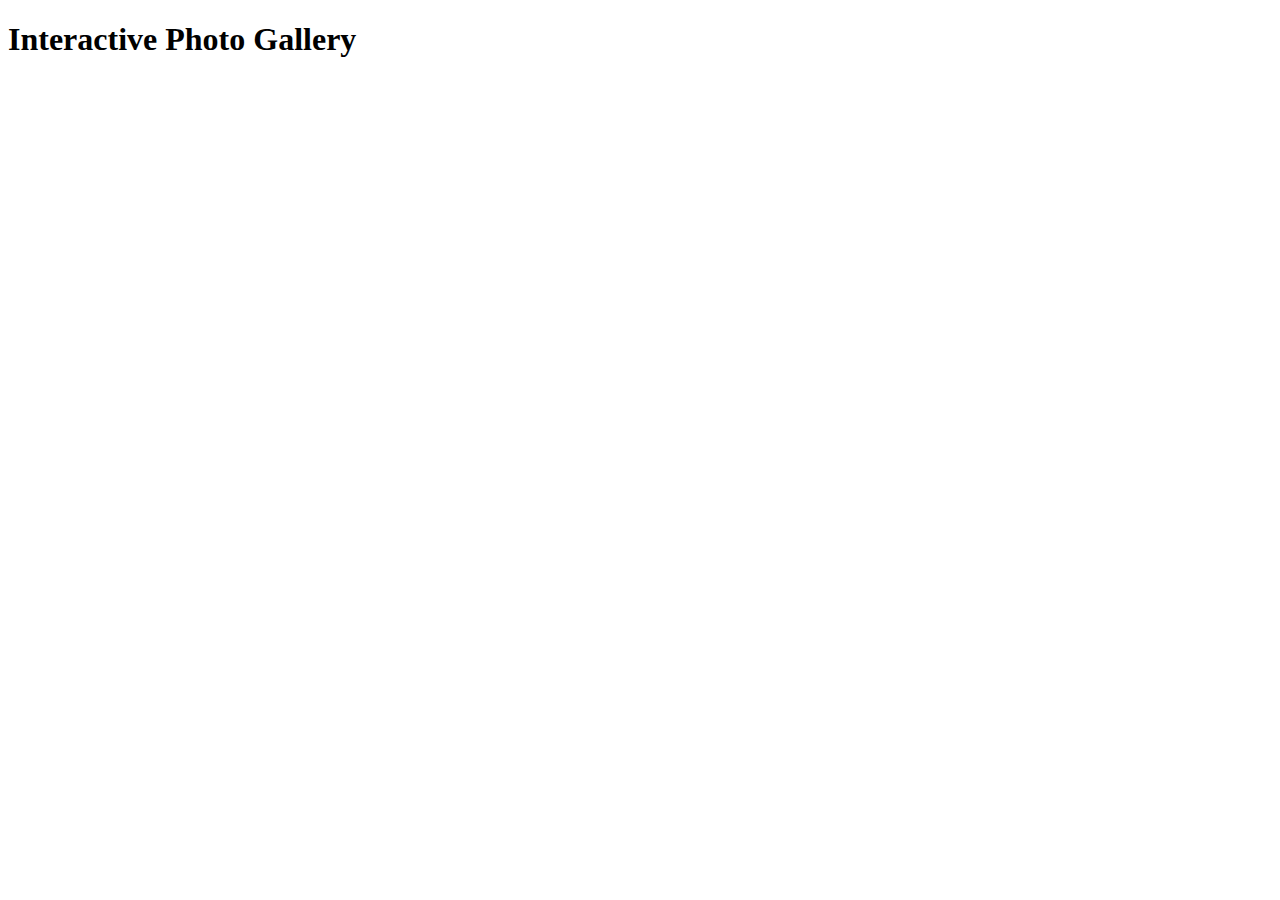
==== index.html @ afb23374 "Initial project setup" ====
<!DOCTYPE html>
<html lang="en">
<head>
    <meta charset="UTF-8">
    <meta name="viewport" content="width=device-width, initial-scale=1.0">
    <title>Interactive Photo Gallery</title>
</head>
<body>
    <h1>Interactive Photo Gallery</h1>
</body>
</html>
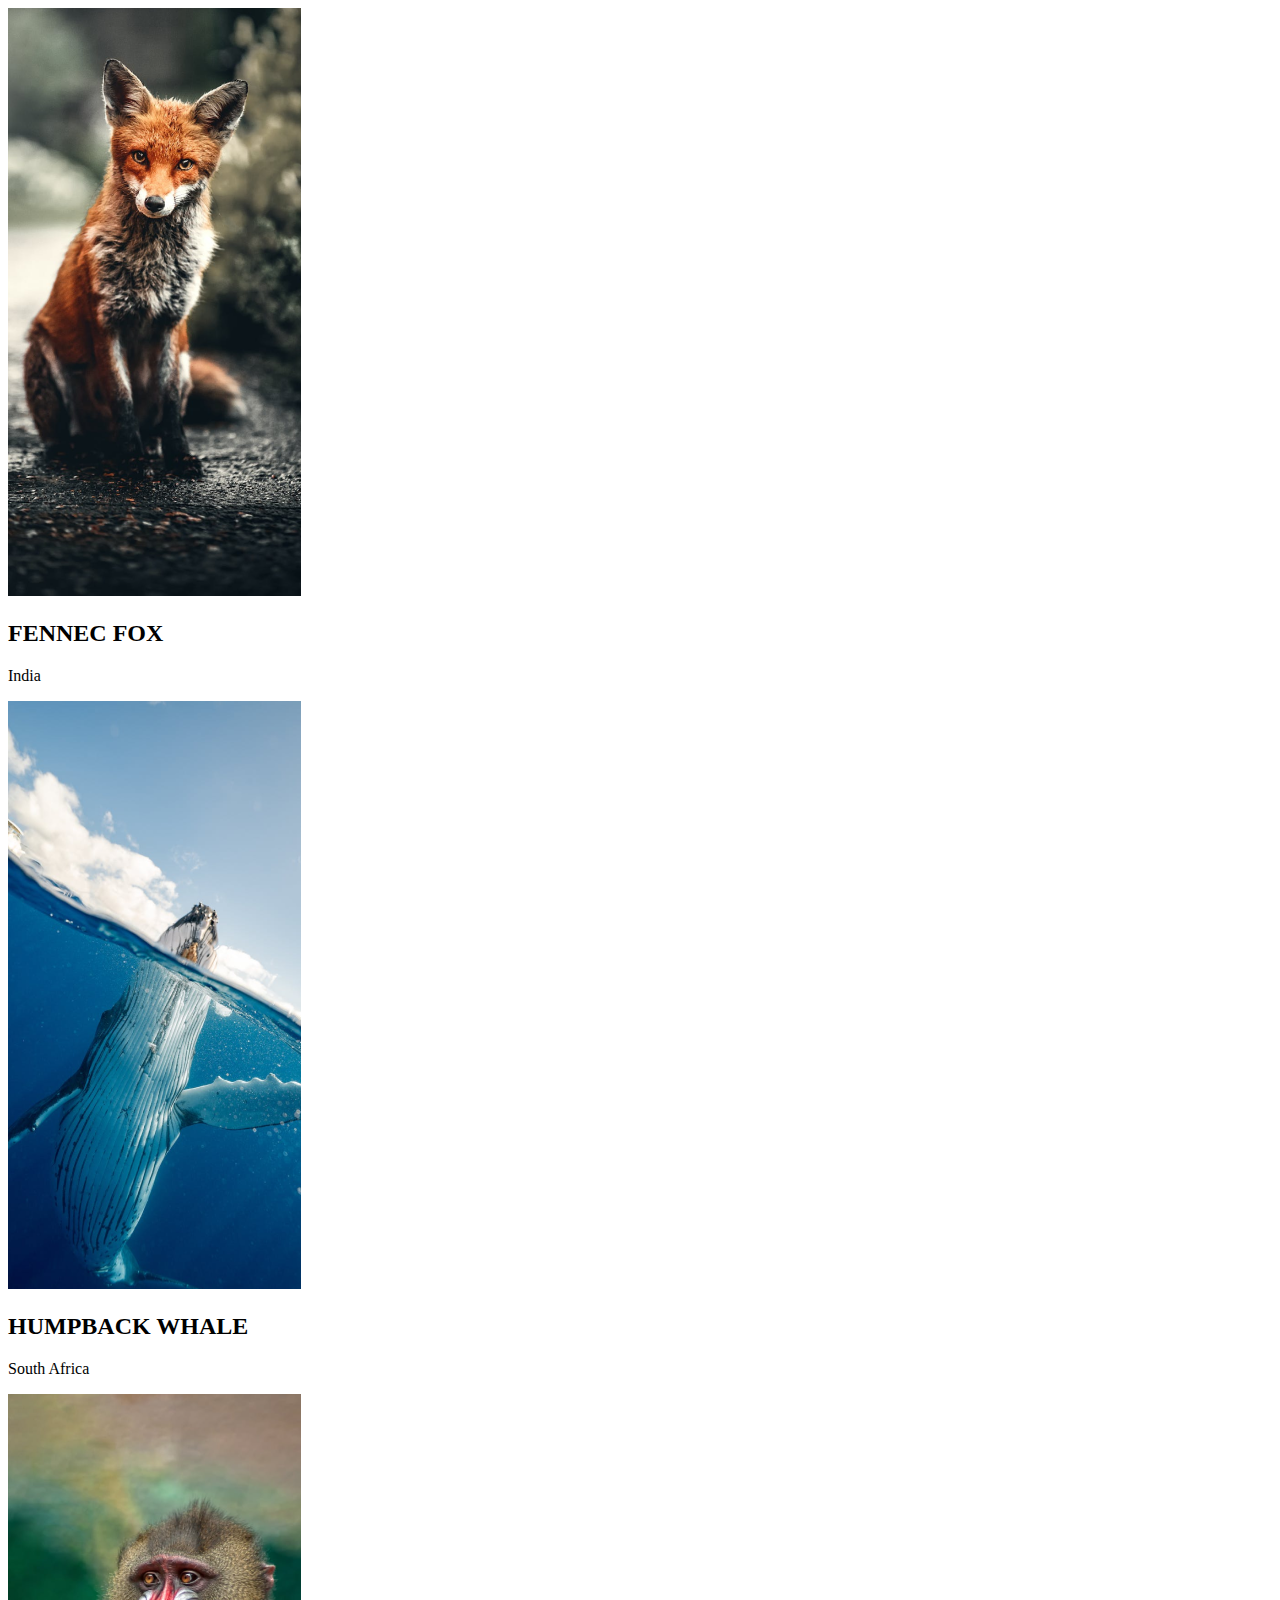
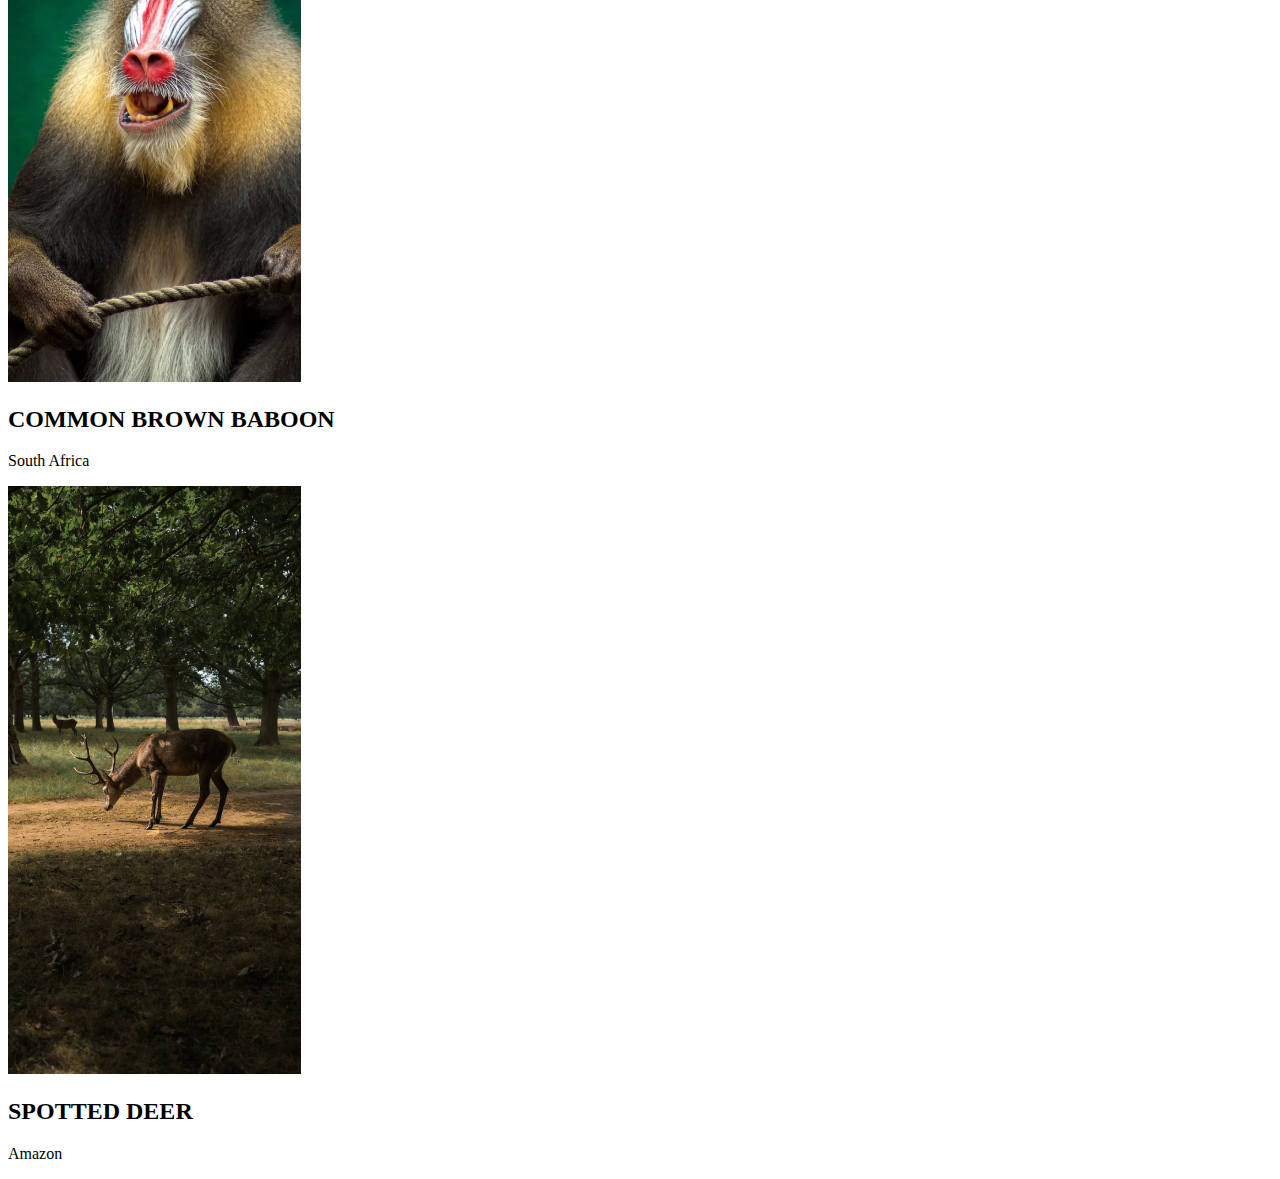
==== commit 7011b3a4: "Create HTML Structure and Rename photos for better clarity" ====
--- a/index.html
+++ b/index.html
@@ -1,11 +1,37 @@
 <!DOCTYPE html>
 <html lang="en">
+
 <head>
     <meta charset="UTF-8">
     <meta name="viewport" content="width=device-width, initial-scale=1.0">
+    <link rel="stylesheet" href="style.css">
     <title>Interactive Photo Gallery</title>
 </head>
+
 <body>
-    <h1>Interactive Photo Gallery</h1>
+    <div>
+        <div>
+            <img src="images/fox.png" alt="Fennec Fox" />
+            <h2>FENNEC FOX</h2>
+            <p>India</p>
+        </div>
+        <div>
+            <img src="images/whale.png" alt="Humpback Whale"/>
+            <h2>HUMPBACK WHALE</h2>
+            <p>South Africa</p>
+        </div>
+        <div>
+            <img src="images/baboon.png" alt="Common Brown Baboon"/>
+            <h2>COMMON BROWN BABOON</h2>
+            <p>South Africa</p>
+        </div>
+        <div>
+            <img src="images/deer.png" alt="Spotted Deer"/>
+            <h2>SPOTTED DEER</h2>
+            <p>Amazon</p>
+        </div>
+    </div>
+    <script src="script.js"></script>
 </body>
+
 </html>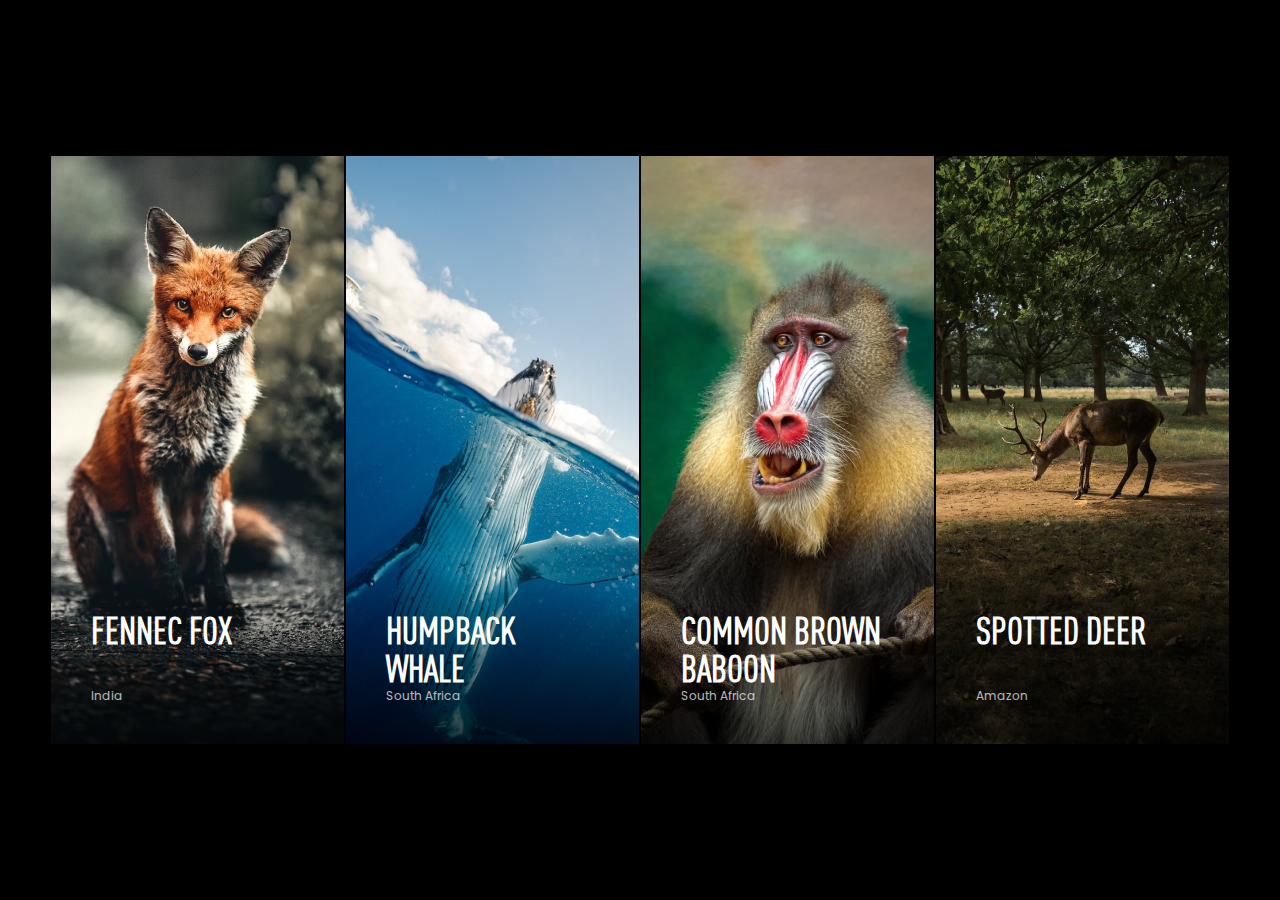
==== commit bb0e8155: "Add Styles in Html" ====
--- a/index.html
+++ b/index.html
@@ -9,26 +9,34 @@
 </head>
 
 <body>
-    <div>
-        <div>
-            <img src="images/fox.png" alt="Fennec Fox" />
-            <h2>FENNEC FOX</h2>
-            <p>India</p>
+    <div class="container">
+        <div class="card">
+            <img class="image" src="images/fox.png" alt="Fennec Fox" />
+            <div class="descriptions">
+                <h2 class="name">FENNEC FOX</h2>
+                <p class="location">India</p>
+            </div>
         </div>
-        <div>
-            <img src="images/whale.png" alt="Humpback Whale"/>
-            <h2>HUMPBACK WHALE</h2>
-            <p>South Africa</p>
+        <div class="card">
+            <img class="image" src="images/whale.png" alt="Humpback Whale"/>
+            <div class="descriptions">
+                <h2 class="name">HUMPBACK WHALE</h2>
+                <p class="location">South Africa</p>
+            </div>
         </div>
-        <div>
-            <img src="images/baboon.png" alt="Common Brown Baboon"/>
-            <h2>COMMON BROWN BABOON</h2>
-            <p>South Africa</p>
+        <div class="card">
+            <img class="image" src="images/baboon.png" alt="Common Brown Baboon"/>
+            <div class="descriptions">
+                <h2 class="name" id="baboon">COMMON BROWN BABOON</h2>
+                <p class="location">South Africa</p>
+            </div>
         </div>
-        <div>
-            <img src="images/deer.png" alt="Spotted Deer"/>
-            <h2>SPOTTED DEER</h2>
-            <p>Amazon</p>
+        <div class="card"> 
+            <img class="image" src="images/deer.png" alt="Spotted Deer"/>
+            <div class="descriptions">
+                <h2 class="name">SPOTTED DEER</h2>
+                <p class="location">Amazon</p>
+            </div>
         </div>
     </div>
     <script src="script.js"></script>
--- a/style.css
+++ b/style.css
@@ -0,0 +1,94 @@
+/* Import fonts from fonts directory */
+@font-face {
+    font-family: 'DIN Condensed';
+    src: url("fonts/DIN-Condensed.otf");
+}
+@font-face {
+    font-family: 'Poppins';
+    src: url("fonts/Poppins-Regular.ttf");
+}
+
+/* Reset values */
+*{
+    padding: 0;
+    margin: 0;
+    box-sizing: border-box;
+}
+
+body{
+    display: flex;
+    background-color: black;
+    color: white;
+    justify-content: center;
+    align-items: center;
+    height: 100vh;
+    width: 100%;
+}
+
+.container{
+    display: flex;
+    gap: 2px;
+}
+
+.card{
+    display: flex;
+    position: relative;
+    overflow: hidden;
+    width: 293px;
+    height: 588px;
+}
+
+.card img{
+    /*Setting transitions animations for tansforms and filters*/
+    transition: transform 0.5s ease-in-out, filter 0.5s ease-in-out;
+}
+
+.card:hover img{
+    transform: scale(1.05);
+    filter: blur(5px) saturate(0%);
+}
+
+.descriptions{
+    position: absolute;
+    bottom: 0;
+    padding: 40px;
+    width: Fill (213px)px;
+    height: Hug (100px)px;
+    gap: 8px;
+    opacity: 0px;
+    background: linear-gradient(180deg, rgba(0, 0, 0, 0) 0%, rgba(0, 0, 0, 0.7) 100%);
+}
+
+.name{
+    width: 213px;
+    height: 76px;
+    gap: 0px;
+    opacity: 0px;
+    font-family: 'DIN Condensed';
+    font-size: 38px;
+    font-weight: 700;
+    line-height: 38px;
+    text-align: left;
+}
+
+.location{
+    opacity: 70%;
+    font-family: 'Poppins';
+    font-weight: 400;
+    font-size: 12px;
+    font-weight: 400;
+    line-height: 16.02px;
+}
+
+/*Make some changes on devices with small screens like mobile devices*/
+@media screen and (max-width: 768px) {
+    .descriptions {
+        display: none;
+    }
+    body{
+        display: inline;
+    }
+    .card{
+        justify-content: center;
+    }
+}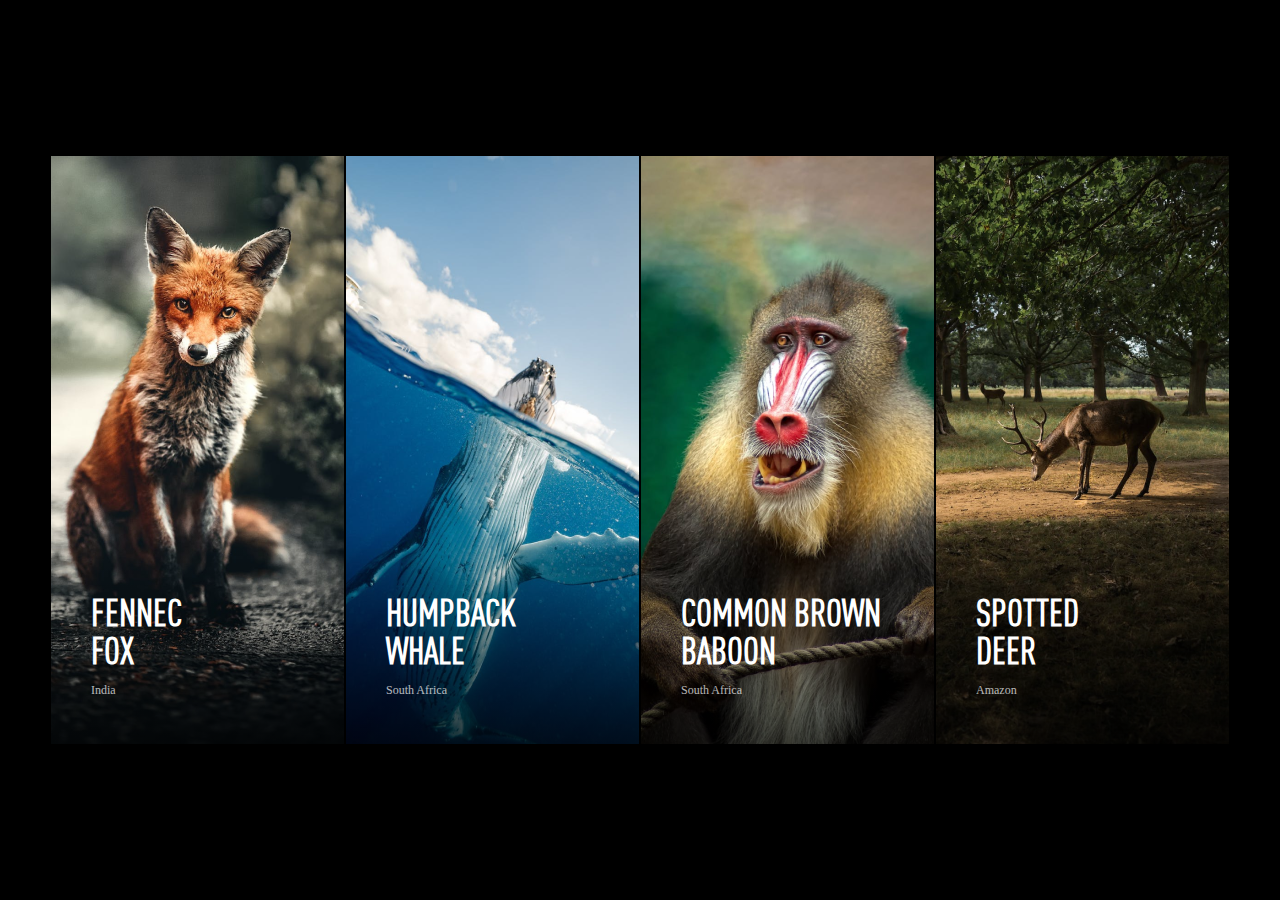
==== commit c40a79d7: "Add interactivity to elements in JavaScript" ====
--- a/index.html
+++ b/index.html
@@ -13,29 +13,33 @@
         <div class="card">
             <img class="image" src="images/fox.png" alt="Fennec Fox" />
             <div class="descriptions">
-                <h2 class="name">FENNEC FOX</h2>
+                <h2 class="name">FENNEC<br>FOX</h2>
                 <p class="location">India</p>
+                <p class="know-more">Know more <span>&#xf061;</span></p>
             </div>
         </div>
         <div class="card">
-            <img class="image" src="images/whale.png" alt="Humpback Whale"/>
+            <img class="image" src="images/whale.png" alt="Humpback Whale" />
             <div class="descriptions">
-                <h2 class="name">HUMPBACK WHALE</h2>
+                <h2 class="name">HUMPBACK<br>WHALE</h2>
                 <p class="location">South Africa</p>
+                <p class="know-more">Know more <span>&#xf061;</span></p>
             </div>
         </div>
         <div class="card">
-            <img class="image" src="images/baboon.png" alt="Common Brown Baboon"/>
+            <img class="image" src="images/baboon.png" alt="Common Brown Baboon" />
             <div class="descriptions">
-                <h2 class="name" id="baboon">COMMON BROWN BABOON</h2>
+                <h2 class="name" id="baboon">COMMON BROWN<br>BABOON</h2>
                 <p class="location">South Africa</p>
+                <p class="know-more">Know more <span>&#xf061;</span></p>
             </div>
         </div>
-        <div class="card"> 
-            <img class="image" src="images/deer.png" alt="Spotted Deer"/>
+        <div class="card">
+            <img class="image" src="images/deer.png" alt="Spotted Deer" />
             <div class="descriptions">
-                <h2 class="name">SPOTTED DEER</h2>
+                <h2 class="name">SPOTTED<br>DEER</h2>
                 <p class="location">Amazon</p>
+                <p class="know-more">Know more <span>&#xf061;</span></p>
             </div>
         </div>
     </div>
--- a/style.css
+++ b/style.css
@@ -3,19 +3,25 @@
     font-family: 'DIN Condensed';
     src: url("fonts/DIN-Condensed.otf");
 }
+
 @font-face {
     font-family: 'Poppins';
-    src: url("fonts/Poppins-Regular.ttf");
+    src: url("fonts/Poppins-Light.ttf");
+}
+
+@font-face {
+    font-family: 'Font Awesome';
+    src: url("fonts/Font-Awesome.otf");
 }
 
 /* Reset values */
-*{
+* {
     padding: 0;
     margin: 0;
     box-sizing: border-box;
 }
 
-body{
+body {
     display: flex;
     background-color: black;
     color: white;
@@ -25,12 +31,12 @@
     width: 100%;
 }
 
-.container{
+.container {
     display: flex;
     gap: 2px;
 }
 
-.card{
+.card {
     display: flex;
     position: relative;
     overflow: hidden;
@@ -38,32 +44,34 @@
     height: 588px;
 }
 
-.card img{
-    /*Setting transitions animations for tansforms and filters*/
-    transition: transform 0.5s ease-in-out, filter 0.5s ease-in-out;
+/* Set up transition animations */
+.image,
+.name,
+.location,
+.know-more {
+    transition: transform 0.5s ease-in-out, filter 0.5s ease-in-out, opacity 0.5s ease-in-out;
 }
 
-.card:hover img{
+.no-transition-animations {
+    transition: none !important;
+}
+
+.card:hover .image {
     transform: scale(1.05);
     filter: blur(5px) saturate(0%);
 }
 
-.descriptions{
+.descriptions {
     position: absolute;
     bottom: 0;
     padding: 40px;
-    width: Fill (213px)px;
-    height: Hug (100px)px;
     gap: 8px;
-    opacity: 0px;
     background: linear-gradient(180deg, rgba(0, 0, 0, 0) 0%, rgba(0, 0, 0, 0.7) 100%);
 }
 
-.name{
+.name {
     width: 213px;
     height: 76px;
-    gap: 0px;
-    opacity: 0px;
     font-family: 'DIN Condensed';
     font-size: 38px;
     font-weight: 700;
@@ -71,13 +79,24 @@
     text-align: left;
 }
 
-.location{
+.location {
     opacity: 70%;
     font-family: 'Poppins';
     font-weight: 400;
     font-size: 12px;
     font-weight: 400;
-    line-height: 16.02px;
+    line-height: 40px;
+}
+
+.know-more {
+    font-family: 'Poppins', sans-serif;
+    color: aqua;
+    font-weight: 100;
+    opacity: 0;
+}
+
+.know-more span {
+    font-family: 'Font Awesome';
 }
 
 /*Make some changes on devices with small screens like mobile devices*/
@@ -85,10 +104,12 @@
     .descriptions {
         display: none;
     }
-    body{
+
+    body {
         display: inline;
     }
-    .card{
+
+    .card {
         justify-content: center;
     }
 }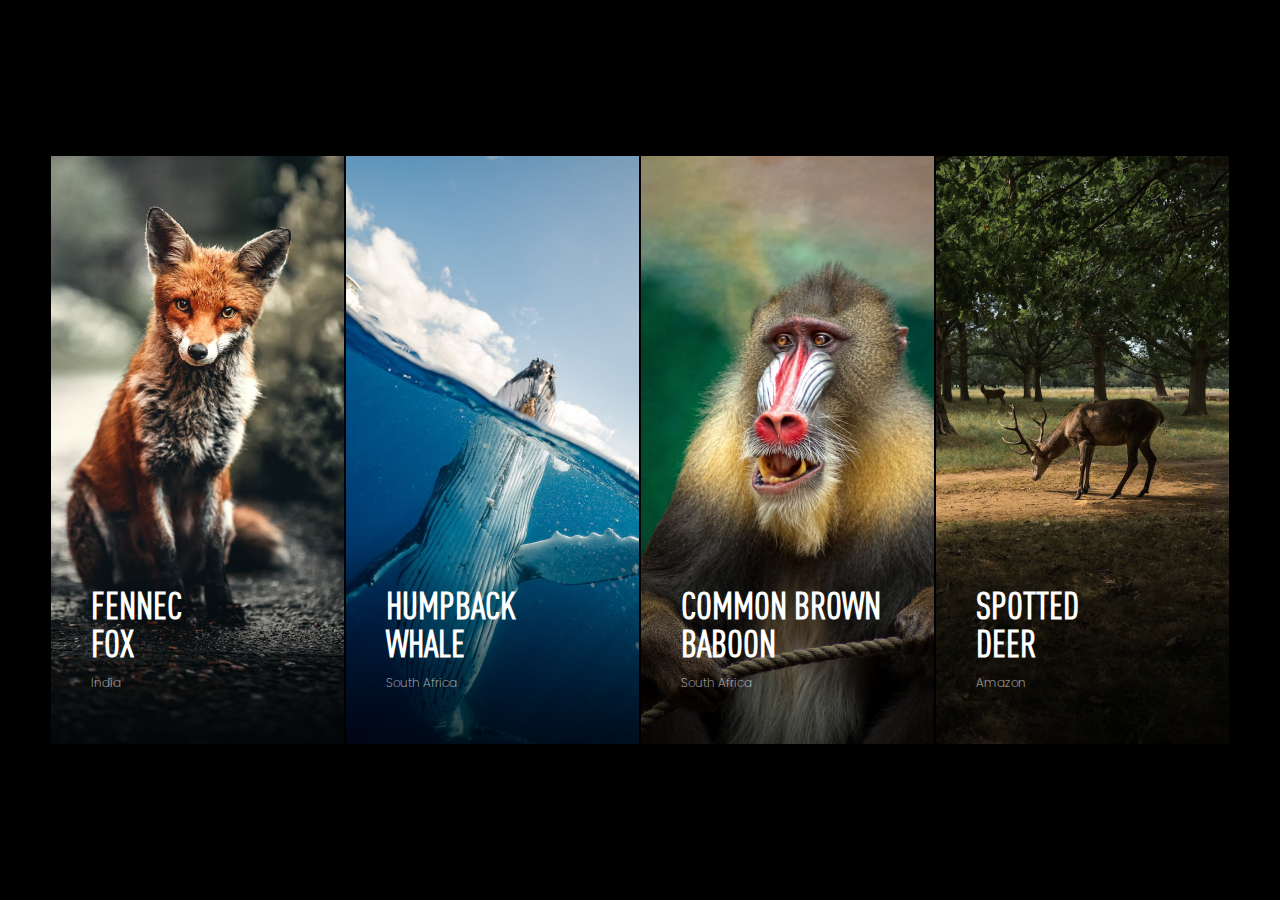
==== commit f80d3b16: "Move fonts and images in Assets folder" ====
--- a/index.html
+++ b/index.html
@@ -11,7 +11,7 @@
 <body>
     <div class="container">
         <div class="card">
-            <img class="image" src="images/fox.png" alt="Fennec Fox" />
+            <img class="image" src="Assets/images/fox.png" alt="Fennec Fox" />
             <div class="descriptions">
                 <h2 class="name">FENNEC<br>FOX</h2>
                 <p class="location">India</p>
@@ -19,7 +19,7 @@
             </div>
         </div>
         <div class="card">
-            <img class="image" src="images/whale.png" alt="Humpback Whale" />
+            <img class="image" src="Assets/images/whale.png" alt="Humpback Whale" />
             <div class="descriptions">
                 <h2 class="name">HUMPBACK<br>WHALE</h2>
                 <p class="location">South Africa</p>
@@ -27,7 +27,7 @@
             </div>
         </div>
         <div class="card">
-            <img class="image" src="images/baboon.png" alt="Common Brown Baboon" />
+            <img class="image" src="Assets/images/baboon.png" alt="Common Brown Baboon" />
             <div class="descriptions">
                 <h2 class="name" id="baboon">COMMON BROWN<br>BABOON</h2>
                 <p class="location">South Africa</p>
@@ -35,7 +35,7 @@
             </div>
         </div>
         <div class="card">
-            <img class="image" src="images/deer.png" alt="Spotted Deer" />
+            <img class="image" src="Assets/images/deer.png" alt="Spotted Deer" />
             <div class="descriptions">
                 <h2 class="name">SPOTTED<br>DEER</h2>
                 <p class="location">Amazon</p>
--- a/style.css
+++ b/style.css
@@ -1,17 +1,17 @@
 /* Import fonts from fonts directory */
 @font-face {
     font-family: 'DIN Condensed';
-    src: url("fonts/DIN-Condensed.otf");
+    src: url("Assets/fonts/DIN-Condensed.otf");
 }
 
 @font-face {
     font-family: 'Poppins';
-    src: url("fonts/Poppins-Light.ttf");
+    src: url("Assets/fonts/Poppins-ExtraLight.ttf");
 }
 
 @font-face {
     font-family: 'Font Awesome';
-    src: url("fonts/Font-Awesome.otf");
+    src: url("Assets/fonts/Font-Awesome.otf");
 }
 
 /* Reset values */
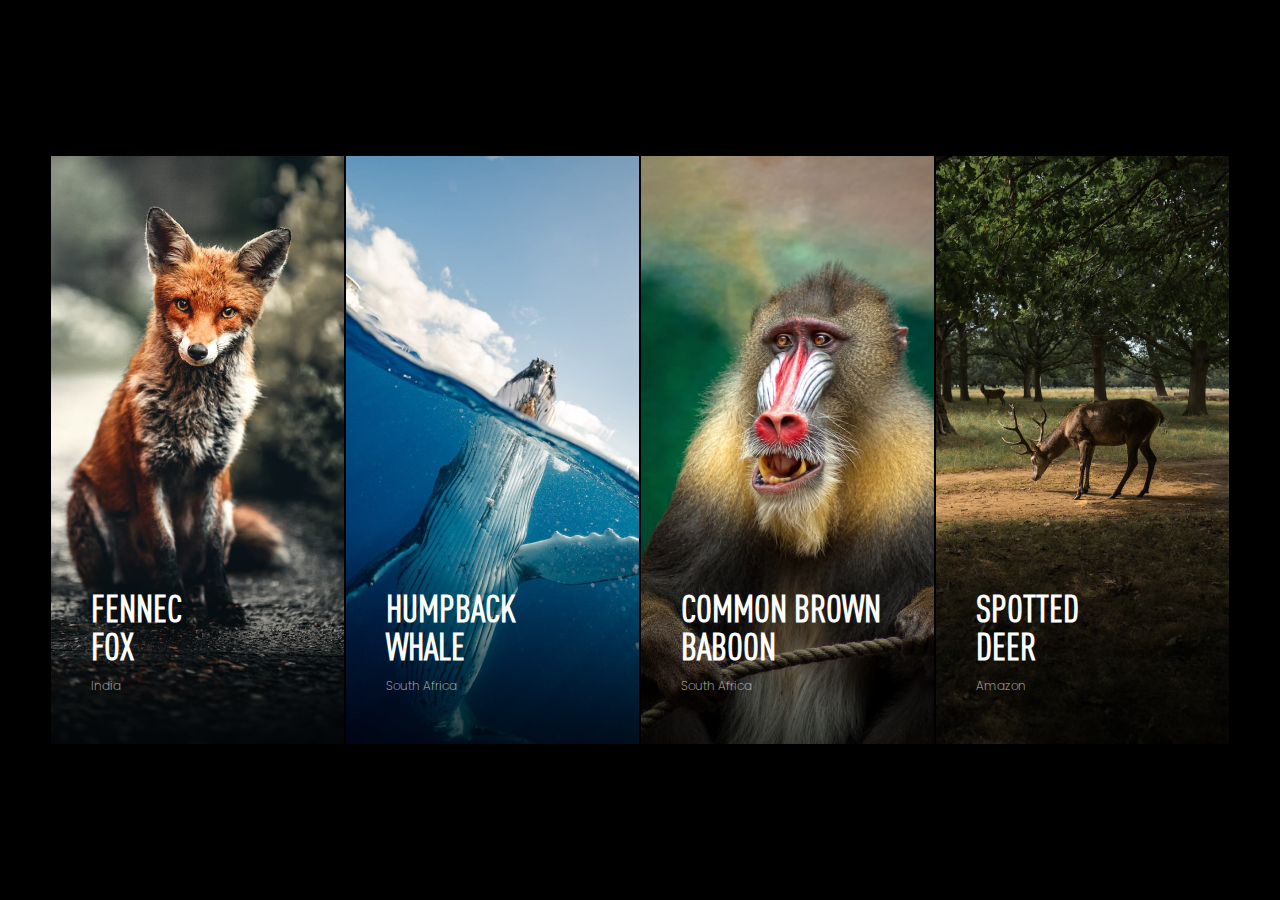
==== commit 3df9eaa5: "Refactoring and optimizing projects for final deployment" ====
--- a/index.html
+++ b/index.html
@@ -29,7 +29,7 @@
         <div class="card">
             <img class="image" src="Assets/images/baboon.png" alt="Common Brown Baboon" />
             <div class="descriptions">
-                <h2 class="name" id="baboon">COMMON BROWN<br>BABOON</h2>
+                <h2 class="name">COMMON BROWN<br>BABOON</h2>
                 <p class="location">South Africa</p>
                 <p class="know-more">Know more <span>&#xf061;</span></p>
             </div>
--- a/style.css
+++ b/style.css
@@ -31,6 +31,7 @@
     width: 100%;
 }
 
+/* Continers */
 .container {
     display: flex;
     gap: 2px;
@@ -44,7 +45,15 @@
     height: 588px;
 }
 
-/* Set up transition animations */
+.descriptions {
+    position: absolute;
+    bottom: 0;
+    padding: 40px;
+    gap: 8px;
+    background: linear-gradient(180deg, rgba(0, 0, 0, 0) 0%, rgba(0, 0, 0, 0.7) 100%);
+}
+
+/* Transitions and animations */
 .image,
 .name,
 .location,
@@ -61,18 +70,11 @@
     filter: blur(5px) saturate(0%);
 }
 
-.descriptions {
-    position: absolute;
-    bottom: 0;
-    padding: 40px;
-    gap: 8px;
-    background: linear-gradient(180deg, rgba(0, 0, 0, 0) 0%, rgba(0, 0, 0, 0.7) 100%);
-}
-
+/* Typography */
 .name {
     width: 213px;
     height: 76px;
-    font-family: 'DIN Condensed';
+    font-family: 'DIN Condensed', sans-serif;
     font-size: 38px;
     font-weight: 700;
     line-height: 38px;
@@ -81,7 +83,7 @@
 
 .location {
     opacity: 70%;
-    font-family: 'Poppins';
+    font-family: 'Poppins', sans-serif;
     font-weight: 400;
     font-size: 12px;
     font-weight: 400;
@@ -92,6 +94,7 @@
     font-family: 'Poppins', sans-serif;
     color: aqua;
     font-weight: 100;
+    font-size: 14px;
     opacity: 0;
 }
 
